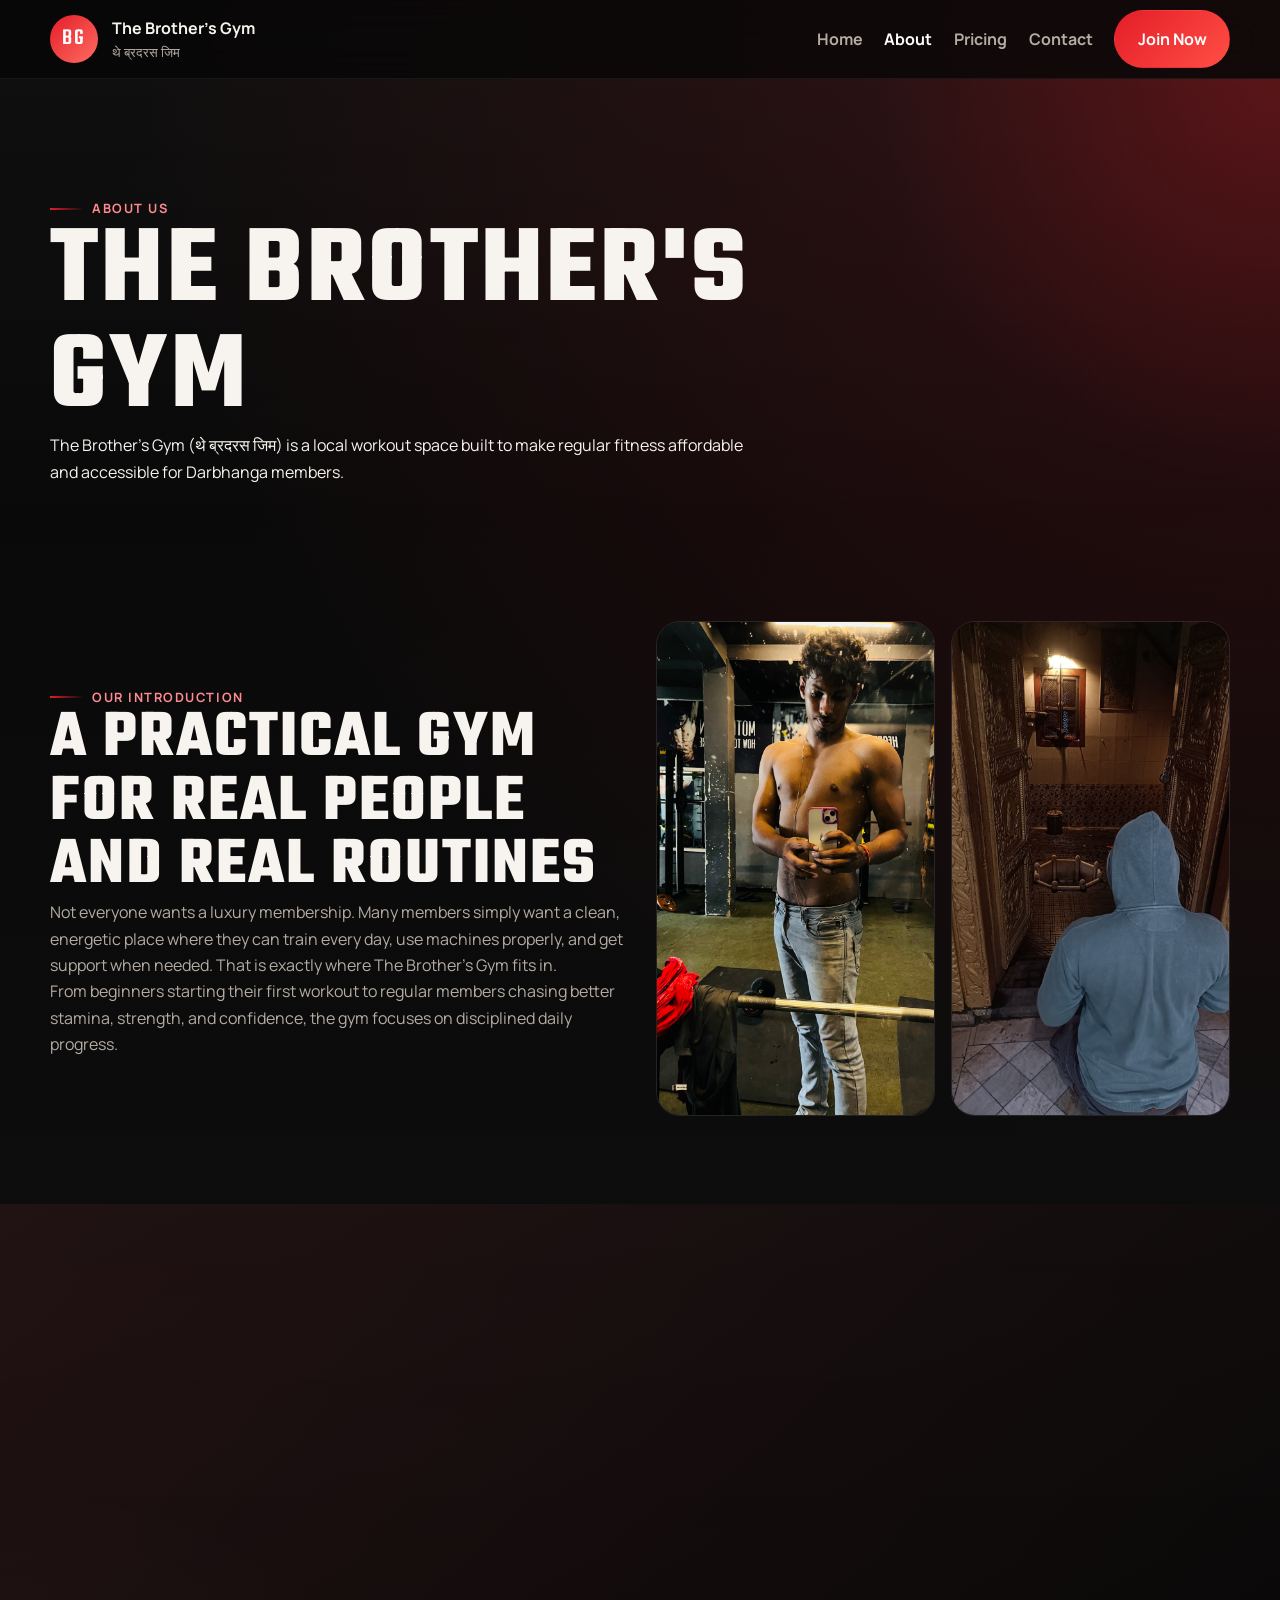
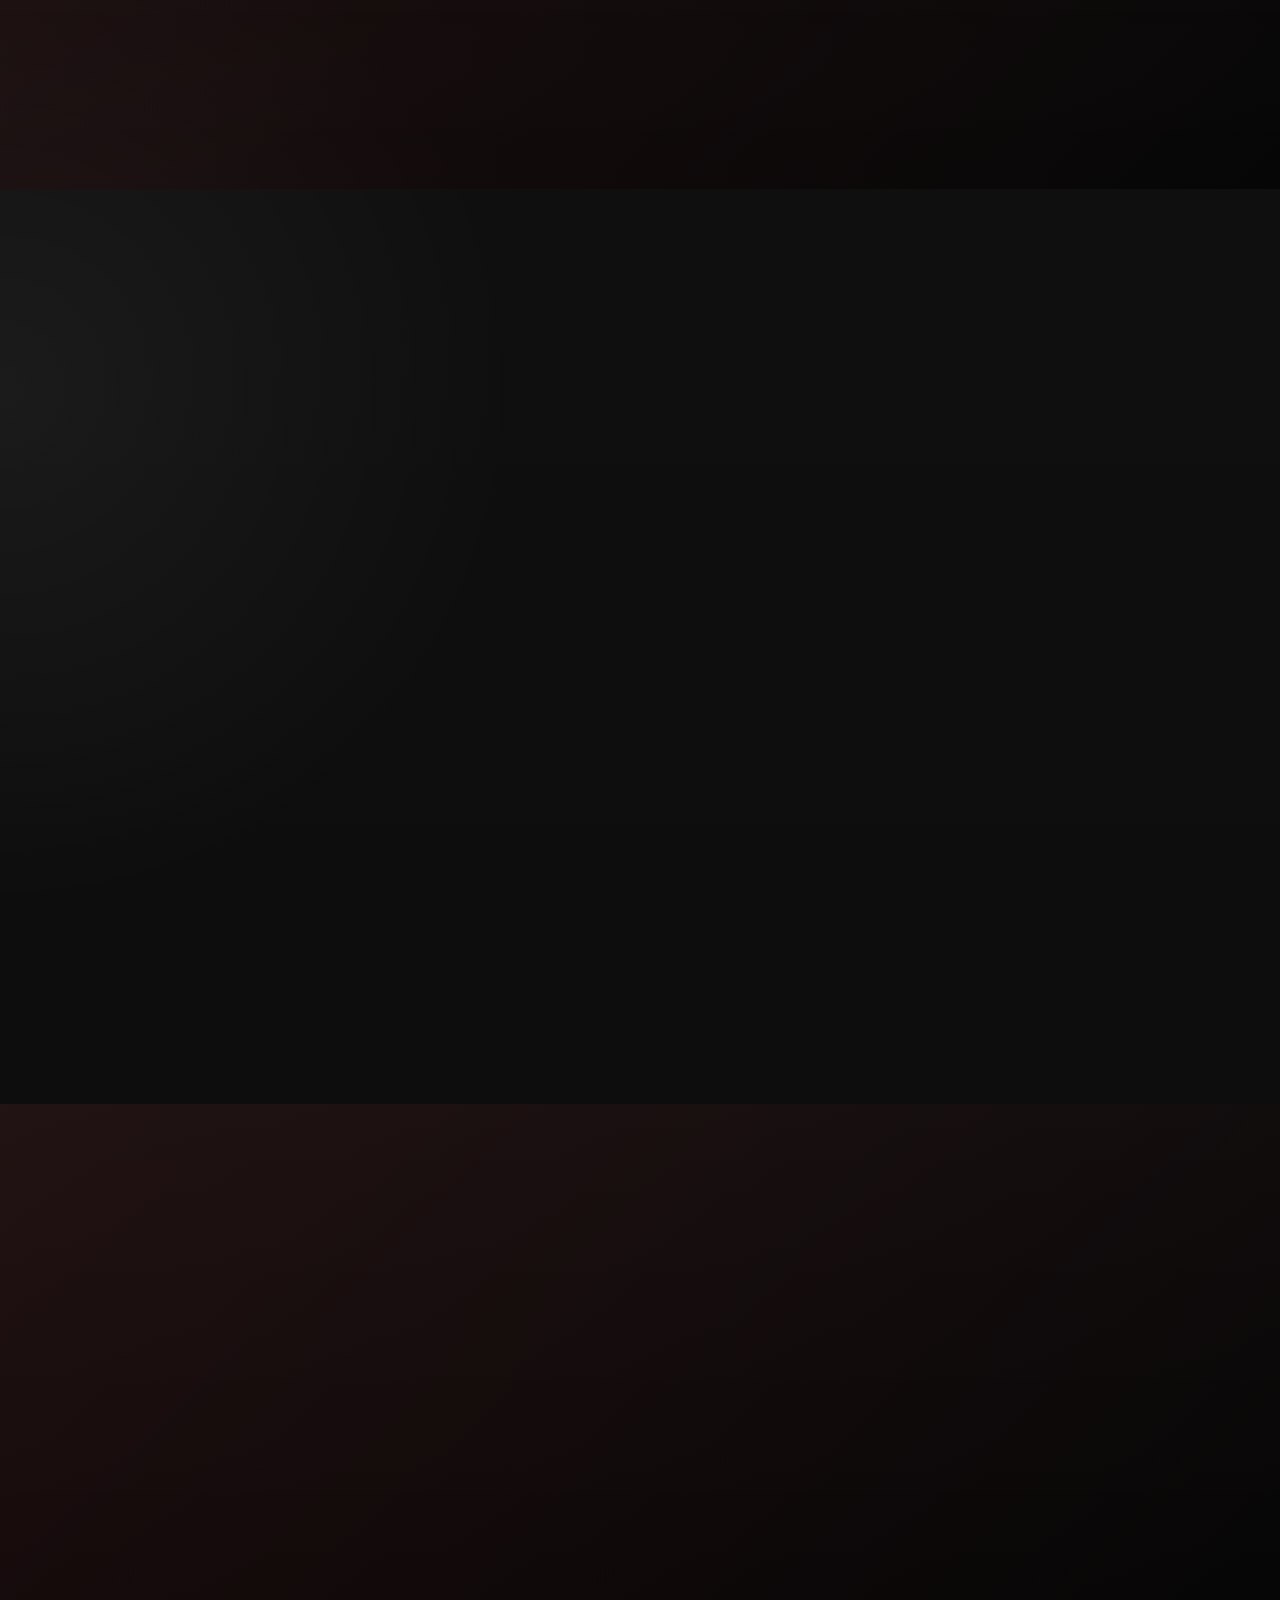
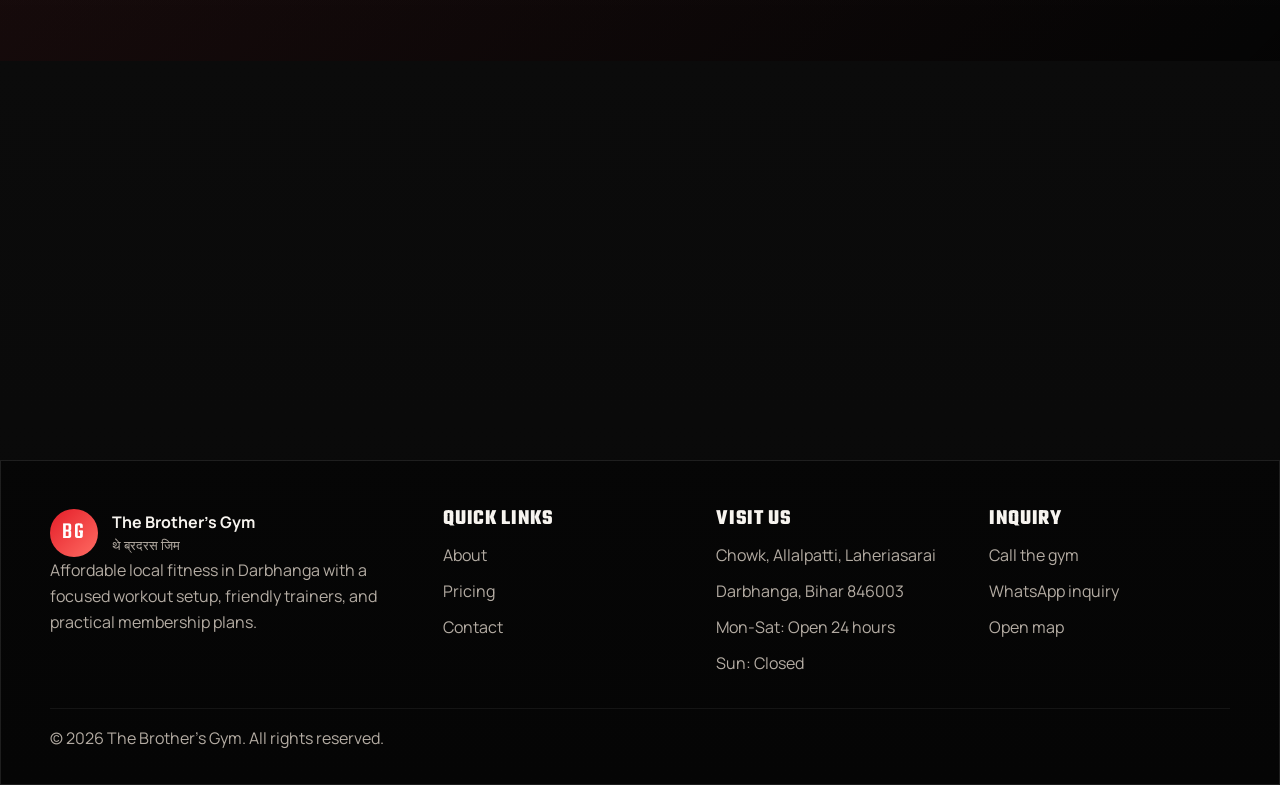
==== about.html @ 240d81a2 "file uploaded" ====
<!DOCTYPE html>
<html lang="en">
<head>
  <meta charset="UTF-8">
  <meta name="viewport" content="width=device-width, initial-scale=1.0">
  <meta http-equiv="Content-Security-Policy" content="default-src 'self'; script-src 'self' 'unsafe-inline'; style-src 'self'; img-src 'self' data: https://www.google.com https://maps.gstatic.com; connect-src 'self' https://formsubmit.co; frame-src https://www.google.com; form-action 'self' https://formsubmit.co; base-uri 'self'; object-src 'none'; frame-ancestors 'none'; upgrade-insecure-requests">
  <meta name="referrer" content="strict-origin-when-cross-origin">
  <meta http-equiv="Permissions-Policy" content="camera=(), microphone=(), geolocation=(), payment=(), usb=()">
  <title>About The Brother's Gym | Affordable Fitness in Darbhanga</title>
  <meta name="description" content="Learn about The Brother's Gym in Darbhanga, our mission, gym atmosphere, and why local members choose our affordable fitness setup.">
  <meta name="keywords" content="About gym in Darbhanga, Brother's Gym Darbhanga, budget gym Bihar, local gym Laheriasarai">
  <meta name="robots" content="index, follow">
  <link rel="icon" type="image/svg+xml" href="favicon.svg">
  <link rel="canonical" href="/about.html">
  <meta property="og:title" content="About The Brother's Gym">
  <meta property="og:description" content="Affordable local gym in Darbhanga with a practical setup and helpful training support.">
  <meta property="og:type" content="website">
  <link rel="stylesheet" href="assets/css/style.css">
  <link rel="stylesheet" href="assets/css/animations.css">
  <link rel="stylesheet" href="assets/css/responsive.css">
</head>
<body data-page="about">
  <div id="navbar"></div>

  <main>
    <section class="page-hero">
      <div class="container">
        <div class="page-hero-copy reveal reveal-up">
          <span class="eyebrow">About us</span>
          <h1>The Brother's Gym</h1>
          <p>The Brother's Gym <span lang="hi">(&#x0925;&#x0947; &#x092C;&#x094D;&#x0930;&#x0926;&#x0930;&#x0938; &#x091C;&#x093F;&#x092E;)</span> is a local workout space built to make regular fitness affordable and accessible for Darbhanga members.</p>
        </div>
      </div>
    </section>

    <section class="section">
      <div class="container split-grid">
        <div class="section-copy reveal reveal-up">
          <span class="section-tag">Our introduction</span>
          <h2>A practical gym for real people and real routines</h2>
          <p>Not everyone wants a luxury membership. Many members simply want a clean, energetic place where they can train every day, use machines properly, and get support when needed. That is exactly where The Brother's Gym fits in.</p>
          <p>From beginners starting their first workout to regular members chasing better stamina, strength, and confidence, the gym focuses on disciplined daily progress.</p>
        </div>
        <div class="image-stack reveal reveal-left">
          <img src="assets/images/gym/gym-floor-1.jpg" alt="Workout area inside The Brother's Gym" loading="lazy">
          <img src="assets/images/gym/gym-floor-2.jpg" alt="Equipment setup inside The Brother's Gym" loading="lazy">
        </div>
      </div>
    </section>

    <section class="section section-dark">
      <div class="container two-column-cards">
        <article class="mission-card reveal reveal-up">
          <span class="section-tag">Mission</span>
          <h2>Make fitness possible for more local people</h2>
          <p>We want students, working professionals, and neighborhood families to have a gym they can actually afford and continue using month after month.</p>
        </article>
        <article class="mission-card reveal reveal-up" data-delay="120">
          <span class="section-tag">Vision</span>
          <h2>Build a stronger local fitness culture in Darbhanga</h2>
          <p>Our long-term goal is to create a motivating gym environment where discipline, body transformation, and healthy habits become part of daily local life.</p>
        </article>
      </div>
    </section>

    <section class="section">
      <div class="container">
        <div class="section-heading reveal reveal-up">
          <span class="section-tag">Trainer support</span>
          <h2>Friendly faces on the floor</h2>
          <p>Representative trainer visuals are used here while the public listing highlights trainer support without publishing individual staff profiles.</p>
        </div>
        <div class="cards-grid trainer-grid">
          <article class="trainer-card reveal reveal-up">
            <img src="assets/images/trainers/trainer-1.jpg" alt="Representative portrait for floor strength coach" loading="lazy">
            <div class="trainer-content">
              <h3>Strength Coach</h3>
              <p>Helps members with machine setup, safe lifting basics, and weekly strength structure.</p>
            </div>
          </article>
          <article class="trainer-card reveal reveal-up" data-delay="120">
            <img src="assets/images/trainers/trainer-2.jpg" alt="Representative portrait for beginner support coach" loading="lazy">
            <div class="trainer-content">
              <h3>Beginner Support Coach</h3>
              <p>Guides new joiners with form, confidence, and a simple plan to build consistency.</p>
            </div>
          </article>
          <article class="trainer-card reveal reveal-up" data-delay="240">
            <img src="assets/images/trainers/trainer-3.jpg" alt="Representative portrait for conditioning coach" loading="lazy">
            <div class="trainer-content">
              <h3>Conditioning Coach</h3>
              <p>Supports fat-loss, endurance, and full-body routines for members training with discipline.</p>
            </div>
          </article>
        </div>
      </div>
    </section>

    <section class="section section-dark">
      <div class="container split-grid">
        <div class="section-copy reveal reveal-up">
          <span class="section-tag">Why choose us</span>
          <h2>Reasons members stay with us</h2>
          <ul class="check-list">
            <li>Affordable monthly fees around &#8377;500</li>
            <li>20+ machines for major workout needs</li>
            <li>Friendly trainers and a less intimidating local atmosphere</li>
            <li>Suitable for beginners as well as regular lifters</li>
            <li>Accessible Darbhanga location near Allalpatti Chowk</li>
            <li>Strong value for members who want results without premium pricing</li>
          </ul>
        </div>
        <div class="gallery-grid compact-gallery">
          <figure class="gallery-card reveal reveal-up">
            <img src="assets/images/gym/gym-floor-3.jpg" alt="Weight training setup inside the gym" loading="lazy">
          </figure>
          <figure class="gallery-card reveal reveal-up" data-delay="140">
            <img src="assets/images/gym/gym-floor-4.jpg" alt="Gym equipment and floor area" loading="lazy">
          </figure>
          <figure class="gallery-card reveal reveal-up" data-delay="280">
            <img src="assets/images/gym/gym-floor-5.jpg" alt="Machine training area inside the gym" loading="lazy">
          </figure>
        </div>
      </div>
    </section>
  </main>

  <div id="cta"></div>
  <div id="footer"></div>

  <script src="assets/js/main.js" defer></script>
  <script src="assets/js/scroll.js" defer></script>
</body>
</html>
---- assets/css/style.css ----
@font-face {
  font-family: "Manrope";
  font-style: normal;
  font-weight: 400;
  font-display: swap;
  src: url("../fonts/manrope-400.ttf") format("truetype");
}

@font-face {
  font-family: "Manrope";
  font-style: normal;
  font-weight: 500;
  font-display: swap;
  src: url("../fonts/manrope-500.ttf") format("truetype");
}

@font-face {
  font-family: "Manrope";
  font-style: normal;
  font-weight: 600;
  font-display: swap;
  src: url("../fonts/manrope-600.ttf") format("truetype");
}

@font-face {
  font-family: "Manrope";
  font-style: normal;
  font-weight: 700;
  font-display: swap;
  src: url("../fonts/manrope-700.ttf") format("truetype");
}

@font-face {
  font-family: "Teko";
  font-style: normal;
  font-weight: 500;
  font-display: swap;
  src: url("../fonts/teko-500.ttf") format("truetype");
}

@font-face {
  font-family: "Teko";
  font-style: normal;
  font-weight: 600;
  font-display: swap;
  src: url("../fonts/teko-600.ttf") format("truetype");
}

@font-face {
  font-family: "Teko";
  font-style: normal;
  font-weight: 700;
  font-display: swap;
  src: url("../fonts/teko-700.ttf") format("truetype");
}

:root {
  --bg: #090909;
  --bg-soft: #121212;
  --bg-card: rgba(255, 255, 255, 0.04);
  --panel: #161616;
  --surface: #1f1f1f;
  --text: #f7f4ef;
  --muted: #b4aca3;
  --line: rgba(255, 255, 255, 0.1);
  --primary: #e41d28;
  --primary-dark: #a0121c;
  --primary-soft: rgba(228, 29, 40, 0.14);
  --white: #ffffff;
  --shadow: 0 24px 55px rgba(0, 0, 0, 0.35);
  --radius: 24px;
  --radius-sm: 16px;
  --container: min(1180px, calc(100% - 2rem));
  --transition: 220ms ease;
}

*,
*::before,
*::after {
  box-sizing: border-box;
}

html {
  scroll-behavior: smooth;
}

body {
  margin: 0;
  font-family: "Manrope", sans-serif;
  background:
    radial-gradient(circle at top right, rgba(228, 29, 40, 0.18), transparent 28%),
    radial-gradient(circle at left center, rgba(255, 255, 255, 0.05), transparent 22%),
    linear-gradient(180deg, #070707 0%, #0f0f0f 45%, #090909 100%);
  color: var(--text);
  min-height: 100vh;
  line-height: 1.65;
  overflow-x: hidden;
  text-rendering: optimizeLegibility;
  -webkit-font-smoothing: antialiased;
}

img {
  display: block;
  max-width: 100%;
}

a {
  color: inherit;
  text-decoration: none;
}

button,
input,
textarea {
  font: inherit;
}

button {
  cursor: pointer;
}

p,
ul {
  margin: 0;
}

h1,
h2,
h3 {
  margin: 0;
  font-family: "Teko", sans-serif;
  line-height: 0.95;
  letter-spacing: 0.03em;
  text-transform: uppercase;
}

h1 {
  font-size: clamp(3.6rem, 10vw, 7rem);
}

h2 {
  font-size: clamp(2.2rem, 6vw, 4.2rem);
}

h3 {
  font-size: clamp(1.45rem, 3vw, 2rem);
}

.container {
  width: var(--container);
  margin-inline: auto;
}

.section {
  padding: 5.5rem 0;
}

.section-dark {
  background:
    linear-gradient(180deg, rgba(255, 255, 255, 0.02), transparent),
    linear-gradient(135deg, rgba(228, 29, 40, 0.08), rgba(0, 0, 0, 0.6));
}

.section-heading {
  max-width: 720px;
  margin-bottom: 2rem;
}

.section-heading p,
.section-copy p,
.feature-card p,
.info-card p,
.pricing-card p,
.trainer-content p,
.gallery-card figcaption,
.footer-copy,
.detail-card p {
  color: var(--muted);
}

.section-tag,
.eyebrow,
.mini-label,
.panel-label {
  display: inline-flex;
  align-items: center;
  gap: 0.5rem;
  color: #ff8a90;
  letter-spacing: 0.12em;
  font-size: 0.8rem;
  font-weight: 700;
  text-transform: uppercase;
}

.section-tag::before,
.eyebrow::before,
.panel-label::before {
  content: "";
  width: 34px;
  height: 2px;
  background: linear-gradient(90deg, var(--primary), transparent);
}

.btn {
  display: inline-flex;
  align-items: center;
  justify-content: center;
  gap: 0.5rem;
  min-height: 3.35rem;
  padding: 0.95rem 1.4rem;
  border-radius: 999px;
  border: 1px solid transparent;
  transition: transform var(--transition), background var(--transition), border-color var(--transition), color var(--transition), box-shadow var(--transition);
  font-weight: 700;
  text-align: center;
}

.btn:hover,
.btn:focus-visible {
  transform: translateY(-2px);
  box-shadow: 0 14px 28px rgba(0, 0, 0, 0.25);
}

.btn-primary {
  background: linear-gradient(135deg, var(--primary), #ff4f44);
  color: var(--white);
}

.btn-secondary {
  background: rgba(255, 255, 255, 0.06);
  border-color: rgba(255, 255, 255, 0.12);
  color: var(--white);
}

.btn-outline {
  border-color: rgba(255, 255, 255, 0.2);
  background: transparent;
}

.btn-whatsapp {
  background: #128c7e;
  color: var(--white);
}

.is-config-pending {
  position: relative;
}

.is-config-pending::after {
  content: "Update contact";
  position: absolute;
  top: -0.55rem;
  right: 1rem;
  padding: 0.2rem 0.5rem;
  border-radius: 999px;
  background: rgba(255, 201, 71, 0.18);
  color: #ffd17c;
  font-size: 0.62rem;
  letter-spacing: 0.08em;
  text-transform: uppercase;
}

.btn-block {
  width: 100%;
}

.text-link {
  color: var(--white);
  font-weight: 700;
}

.text-link:hover {
  color: #ff8a90;
}

.site-header {
  position: sticky;
  top: 0;
  z-index: 999;
  backdrop-filter: blur(18px);
  background: rgba(9, 9, 9, 0.72);
  border-bottom: 1px solid rgba(255, 255, 255, 0.06);
}

.nav-shell {
  display: flex;
  align-items: center;
  justify-content: space-between;
  gap: 1rem;
  min-height: 78px;
}

.brand,
.footer-brand {
  display: inline-flex;
  align-items: center;
  gap: 0.9rem;
}

.brand-mark {
  display: grid;
  place-items: center;
  width: 3rem;
  aspect-ratio: 1;
  border-radius: 50%;
  background: linear-gradient(135deg, var(--primary), #ff6c63);
  color: var(--white);
  font-family: "Teko", sans-serif;
  font-size: 1.45rem;
  letter-spacing: 0.08em;
}

.brand-text strong,
.brand-text small {
  display: block;
}

.brand-text strong {
  font-size: 1rem;
}

.brand-text small {
  color: var(--muted);
  font-size: 0.8rem;
}

.site-nav {
  display: flex;
  align-items: center;
  gap: 1.35rem;
}

.site-nav > a:not(.btn) {
  color: var(--muted);
  font-weight: 700;
}

.site-nav > a:hover,
.site-nav > a[aria-current="page"] {
  color: var(--white);
}

.nav-toggle {
  display: none;
  width: 48px;
  height: 48px;
  padding: 0;
  border: 0;
  background: rgba(255, 255, 255, 0.04);
  border-radius: 14px;
}

.nav-toggle span {
  display: block;
  width: 22px;
  height: 2px;
  background: var(--white);
  margin: 5px auto;
  transition: transform var(--transition), opacity var(--transition);
}

.hero,
.page-hero {
  position: relative;
  overflow: hidden;
}

.hero-home {
  padding: 7rem 0 5rem;
  background:
    linear-gradient(90deg, rgba(6, 6, 6, 0.92) 0%, rgba(6, 6, 6, 0.68) 45%, rgba(6, 6, 6, 0.45) 100%),
    url("../images/gym/gym-floor-4.jpg") center center/cover no-repeat;
  min-height: calc(100vh - 78px);
  display: grid;
  align-items: center;
}

.hero-overlay {
  position: absolute;
  inset: 0;
  background:
    radial-gradient(circle at top right, rgba(228, 29, 40, 0.36), transparent 32%),
    linear-gradient(180deg, rgba(0, 0, 0, 0.1), rgba(0, 0, 0, 0.28));
  pointer-events: none;
}

.hero-grid,
.split-grid,
.map-layout,
.contact-layout,
.cta-layout,
.footer-grid,
.two-column-cards {
  position: relative;
  z-index: 1;
  display: grid;
  gap: 2rem;
}

.hero-grid {
  grid-template-columns: minmax(0, 1.35fr) minmax(320px, 0.78fr);
  align-items: end;
}

.hero-copy {
  max-width: 690px;
}

.hero-subtitle {
  max-width: 640px;
  margin-top: 1rem;
  font-size: 1.05rem;
  color: #d5cbc1;
}

.hero-actions,
.inline-actions,
.cta-actions {
  display: flex;
  flex-wrap: wrap;
  gap: 0.85rem;
  margin-top: 1.8rem;
}

.hero-stats {
  display: grid;
  grid-template-columns: repeat(3, minmax(0, 1fr));
  gap: 1rem;
  margin-top: 2rem;
}

.stat-card,
.glass-card,
.feature-card,
.info-card,
.pricing-card,
.review-card,
.trainer-card,
.mission-card,
.detail-card,
.contact-link,
.map-card,
.contact-panel,
.form-panel,
.cta-strip,
.trust-grid,
.gallery-card,
.site-footer {
  border: 1px solid var(--line);
  box-shadow: var(--shadow);
}

.feature-card,
.info-card,
.pricing-card,
.review-card,
.contact-link,
.trainer-card {
  transition: transform var(--transition), border-color var(--transition), background var(--transition);
}

.stat-card,
.feature-card,
.info-card,
.pricing-card,
.review-card,
.mission-card,
.detail-card {
  padding: 1.4rem;
  border-radius: var(--radius-sm);
  background: var(--bg-card);
}

.stat-card strong {
  display: block;
  font-size: 1.55rem;
  font-family: "Teko", sans-serif;
  letter-spacing: 0.05em;
}

.stat-card span,
.reviews-summary span {
  color: var(--muted);
}

.glass-card {
  padding: 1.6rem;
  border-radius: var(--radius);
  background: linear-gradient(180deg, rgba(255, 255, 255, 0.08), rgba(255, 255, 255, 0.03));
}

.check-list,
.plan-list,
.footer-links {
  list-style: none;
  padding: 0;
}

.check-list li,
.plan-list li {
  position: relative;
  padding-left: 1.6rem;
  margin-top: 0.7rem;
}

.check-list li::before,
.plan-list li::before {
  content: "";
  position: absolute;
  left: 0;
  top: 0.62rem;
  width: 0.7rem;
  height: 0.7rem;
  border-radius: 50%;
  background: linear-gradient(135deg, var(--primary), #ff796c);
  box-shadow: 0 0 0 5px rgba(228, 29, 40, 0.1);
}

.trust-strip {
  padding: 1.2rem 0 0;
}

.trust-grid {
  grid-template-columns: repeat(3, minmax(0, 1fr));
  padding: 1.4rem;
  border-radius: 22px;
  background: linear-gradient(135deg, rgba(255, 255, 255, 0.05), rgba(228, 29, 40, 0.08));
}

.split-grid {
  grid-template-columns: minmax(0, 1fr) minmax(0, 1fr);
  align-items: center;
}

.feature-stack,
.cards-grid,
.gallery-grid,
.contact-card-grid {
  display: grid;
  gap: 1rem;
}

.cards-grid {
  grid-template-columns: repeat(3, minmax(0, 1fr));
}

.facilities-grid,
.pricing-grid {
  margin-top: 1.5rem;
}

.facility-icon {
  width: 52px;
  margin-bottom: 1rem;
}

.gallery-grid {
  grid-template-columns: repeat(3, minmax(0, 1fr));
}

.gallery-card {
  position: relative;
  overflow: hidden;
  border-radius: var(--radius);
  background: var(--panel);
}

.gallery-card img {
  width: 100%;
  height: 100%;
  min-height: 340px;
  object-fit: cover;
  transition: transform 420ms ease, filter 420ms ease;
}

.gallery-card:hover img {
  transform: scale(1.03);
  filter: contrast(1.05);
}

.feature-card:hover,
.info-card:hover,
.pricing-card:hover,
.review-card:hover,
.contact-link:hover,
.trainer-card:hover {
  transform: translateY(-4px);
  border-color: rgba(228, 29, 40, 0.3);
}

.gallery-card figcaption {
  position: absolute;
  inset: auto 0 0;
  padding: 1rem 1.1rem;
  background: linear-gradient(180deg, transparent, rgba(0, 0, 0, 0.9));
  color: #f1ebe4;
}

.reviews-summary {
  display: inline-flex;
  gap: 0.75rem;
  align-items: center;
  margin-bottom: 1.5rem;
  padding: 0.85rem 1rem;
  border-radius: 999px;
  background: rgba(255, 255, 255, 0.05);
  border: 1px solid var(--line);
}

.review-card {
  display: grid;
  gap: 1rem;
}

.stars {
  color: #ffd15c;
  letter-spacing: 0.14em;
}

.review-meta {
  display: flex;
  justify-content: space-between;
  gap: 1rem;
  color: var(--muted);
  font-size: 0.9rem;
}

.pricing-card {
  display: flex;
  flex-direction: column;
  gap: 1rem;
  min-height: 100%;
}

.pricing-card.featured {
  background: linear-gradient(180deg, rgba(228, 29, 40, 0.22), rgba(255, 255, 255, 0.05));
  transform: translateY(-8px);
}

.pricing-badge {
  display: inline-flex;
  align-self: flex-start;
  padding: 0.35rem 0.7rem;
  border-radius: 999px;
  background: rgba(255, 255, 255, 0.08);
  color: #ffb0b0;
  font-size: 0.75rem;
  font-weight: 800;
  letter-spacing: 0.12em;
  text-transform: uppercase;
}

.price {
  font-size: 3rem;
  color: var(--white);
  font-family: "Teko", sans-serif;
}

.price span {
  font-size: 1rem;
  color: var(--muted);
}

.centered {
  display: flex;
  justify-content: center;
  margin-top: 2rem;
}

.section-map {
  padding-top: 0;
}

.map-layout {
  grid-template-columns: minmax(0, 0.9fr) minmax(0, 1.1fr);
  align-items: center;
}

.map-card {
  overflow: hidden;
  border-radius: var(--radius);
}

.map-card iframe {
  display: block;
  width: 100%;
  height: 100%;
  min-height: 400px;
  border: 0;
}

.page-hero {
  padding: 7rem 0 3rem;
  background:
    radial-gradient(circle at right top, rgba(228, 29, 40, 0.22), transparent 30%),
    linear-gradient(180deg, rgba(255, 255, 255, 0.03), transparent);
}

.page-hero-copy {
  max-width: 720px;
}

.image-stack {
  display: grid;
  grid-template-columns: repeat(2, minmax(0, 1fr));
  gap: 1rem;
}

.image-stack img,
.compact-gallery img {
  width: 100%;
  height: 100%;
  min-height: 280px;
  object-fit: cover;
  border-radius: var(--radius);
  border: 1px solid var(--line);
}

.two-column-cards {
  grid-template-columns: repeat(2, minmax(0, 1fr));
}

.mission-card {
  min-height: 100%;
}

.trainer-card {
  overflow: hidden;
  border-radius: var(--radius);
  background: linear-gradient(180deg, rgba(255, 255, 255, 0.04), rgba(0, 0, 0, 0.5));
}

.trainer-card img {
  width: 100%;
  height: 340px;
  object-fit: cover;
}

.trainer-content {
  padding: 1.3rem;
}

.compact-gallery {
  align-items: stretch;
}

.contact-layout {
  grid-template-columns: minmax(0, 0.94fr) minmax(0, 1.06fr);
  align-items: start;
}

.contact-panel,
.form-panel {
  padding: 1.5rem;
  border-radius: var(--radius);
  background: rgba(255, 255, 255, 0.03);
}

.contact-links {
  display: grid;
  gap: 1rem;
  margin-top: 1.4rem;
}

.contact-link {
  display: grid;
  grid-template-columns: 52px 1fr;
  gap: 1rem;
  align-items: center;
  padding: 1rem;
  border-radius: var(--radius-sm);
  background: rgba(255, 255, 255, 0.03);
}

.contact-link img {
  width: 28px;
}

.contact-link strong {
  display: block;
}

.contact-link span {
  color: var(--muted);
  font-size: 0.95rem;
}

.contact-card-grid {
  grid-template-columns: repeat(2, minmax(0, 1fr));
  margin-top: 1rem;
}

.form-field {
  display: grid;
  gap: 0.45rem;
  margin-bottom: 1rem;
}

.form-field label {
  font-weight: 700;
}

.form-field input,
.form-field textarea {
  width: 100%;
  padding: 0.95rem 1rem;
  border-radius: 16px;
  border: 1px solid rgba(255, 255, 255, 0.11);
  background: rgba(255, 255, 255, 0.04);
  color: var(--white);
  outline: none;
  transition: border-color var(--transition), background var(--transition);
}

.form-field input:focus,
.form-field textarea:focus {
  border-color: rgba(228, 29, 40, 0.8);
  background: rgba(255, 255, 255, 0.07);
}

.error-text {
  color: #ff8484;
  min-height: 1rem;
}

.form-field.has-error input,
.form-field.has-error textarea {
  border-color: #ff6161;
}

.form-response {
  min-height: 1.2rem;
  margin-top: 0.9rem;
}

.cta-strip {
  padding: 0 0 5.5rem;
  border: 0;
  box-shadow: none;
}

.cta-layout {
  grid-template-columns: minmax(0, 1fr) auto;
  align-items: center;
  padding: 2rem;
  border-radius: var(--radius);
  background:
    radial-gradient(circle at left center, rgba(255, 255, 255, 0.08), transparent 24%),
    linear-gradient(135deg, rgba(228, 29, 40, 0.95), rgba(115, 10, 17, 0.95));
}

.site-footer {
  background: rgba(4, 4, 4, 0.75);
  border-top: 1px solid var(--line);
  box-shadow: none;
}

.footer-grid {
  grid-template-columns: 1.5fr repeat(3, 1fr);
  padding: 3rem 0 2rem;
}

.footer-grid h3 {
  font-size: 1.35rem;
  margin-bottom: 0.8rem;
}

.footer-links li {
  margin-top: 0.6rem;
  color: var(--muted);
}

.footer-links a:hover {
  color: var(--white);
}

.footer-bottom {
  padding: 1rem 0 2rem;
  color: var(--muted);
  border-top: 1px solid rgba(255, 255, 255, 0.06);
}

.mini-label {
  margin-bottom: 0.5rem;
}

.compact li {
  margin-top: 0.5rem;
}

.sr-only {
  position: absolute;
  width: 1px;
  height: 1px;
  padding: 0;
  margin: -1px;
  overflow: hidden;
  clip: rect(0, 0, 0, 0);
  border: 0;
}
---- assets/css/animations.css ----
.reveal {
  opacity: 0;
  transform: translate3d(0, 28px, 0);
  transition:
    opacity 700ms ease,
    transform 700ms ease;
  transition-delay: var(--delay, 0ms);
}

.reveal-right {
  transform: translate3d(28px, 0, 0);
}

.reveal-left {
  transform: translate3d(-28px, 0, 0);
}

.reveal.is-visible {
  opacity: 1;
  transform: translate3d(0, 0, 0);
}

.hero-copy > * {
  animation: hero-rise 900ms ease both;
}

.hero-copy > *:nth-child(2) {
  animation-delay: 120ms;
}

.hero-copy > *:nth-child(3) {
  animation-delay: 200ms;
}

.hero-copy > *:nth-child(4) {
  animation-delay: 280ms;
}

.hero-copy > *:nth-child(5) {
  animation-delay: 360ms;
}

@keyframes hero-rise {
  from {
    opacity: 0;
    transform: translateY(26px);
  }

  to {
    opacity: 1;
    transform: translateY(0);
  }
}

@keyframes pulse-glow {
  0%,
  100% {
    box-shadow: 0 0 0 0 rgba(228, 29, 40, 0.2);
  }

  50% {
    box-shadow: 0 0 0 16px rgba(228, 29, 40, 0);
  }
}

.hero .btn-primary,
.cta-strip .btn-primary {
  animation: pulse-glow 4.8s infinite;
}

.hero .btn-primary:hover,
.hero .btn-primary:focus-visible,
.cta-strip .btn-primary:hover,
.cta-strip .btn-primary:focus-visible {
  animation-play-state: paused;
}
---- assets/css/responsive.css ----
@media (max-width: 1080px) {
  .hero-grid,
  .split-grid,
  .map-layout,
  .contact-layout,
  .footer-grid,
  .cta-layout,
  .two-column-cards {
    grid-template-columns: 1fr;
  }

  .hero-home {
    min-height: auto;
  }

  .cards-grid,
  .gallery-grid,
  .hero-stats,
  .trust-grid,
  .contact-card-grid {
    grid-template-columns: repeat(2, minmax(0, 1fr));
  }

  .pricing-card.featured {
    transform: none;
  }
}

@media (max-width: 760px) {
  .section {
    padding: 4.25rem 0;
  }

  .nav-toggle {
    display: inline-block;
  }

  .site-nav {
    position: absolute;
    left: 1rem;
    right: 1rem;
    top: calc(100% + 0.5rem);
    display: grid;
    gap: 0.9rem;
    padding: 1rem;
    background: rgba(11, 11, 11, 0.97);
    border-radius: 18px;
    border: 1px solid rgba(255, 255, 255, 0.08);
    opacity: 0;
    pointer-events: none;
    transform: translateY(-12px);
    transition: opacity 200ms ease, transform 200ms ease;
  }

  .site-header.nav-open .site-nav {
    opacity: 1;
    pointer-events: auto;
    transform: translateY(0);
  }

  .site-header.nav-open .nav-toggle span:nth-child(1) {
    transform: translateY(7px) rotate(45deg);
  }

  .site-header.nav-open .nav-toggle span:nth-child(2) {
    opacity: 0;
  }

  .site-header.nav-open .nav-toggle span:nth-child(3) {
    transform: translateY(-7px) rotate(-45deg);
  }

  .site-nav .nav-cta {
    width: 100%;
  }

  .cards-grid,
  .gallery-grid,
  .hero-stats,
  .trust-grid,
  .contact-card-grid,
  .image-stack {
    grid-template-columns: 1fr;
  }

  .hero-home {
    padding-top: 6rem;
  }

  .hero-actions,
  .inline-actions,
  .cta-actions {
    flex-direction: column;
    align-items: stretch;
  }

  .cta-layout {
    padding: 1.5rem;
  }

  .footer-grid {
    padding-top: 2.5rem;
  }

  .gallery-card img,
  .trainer-card img {
    min-height: 280px;
  }
}

@media (max-width: 560px) {
  :root {
    --container: min(100% - 1.2rem, 1180px);
  }

  .brand-text small {
    display: none;
  }

  .hero-subtitle,
  .section-copy p,
  .section-heading p {
    font-size: 0.98rem;
  }

  .stat-card,
  .feature-card,
  .info-card,
  .pricing-card,
  .review-card,
  .mission-card,
  .contact-link,
  .contact-panel,
  .form-panel {
    padding: 1.1rem;
  }
}
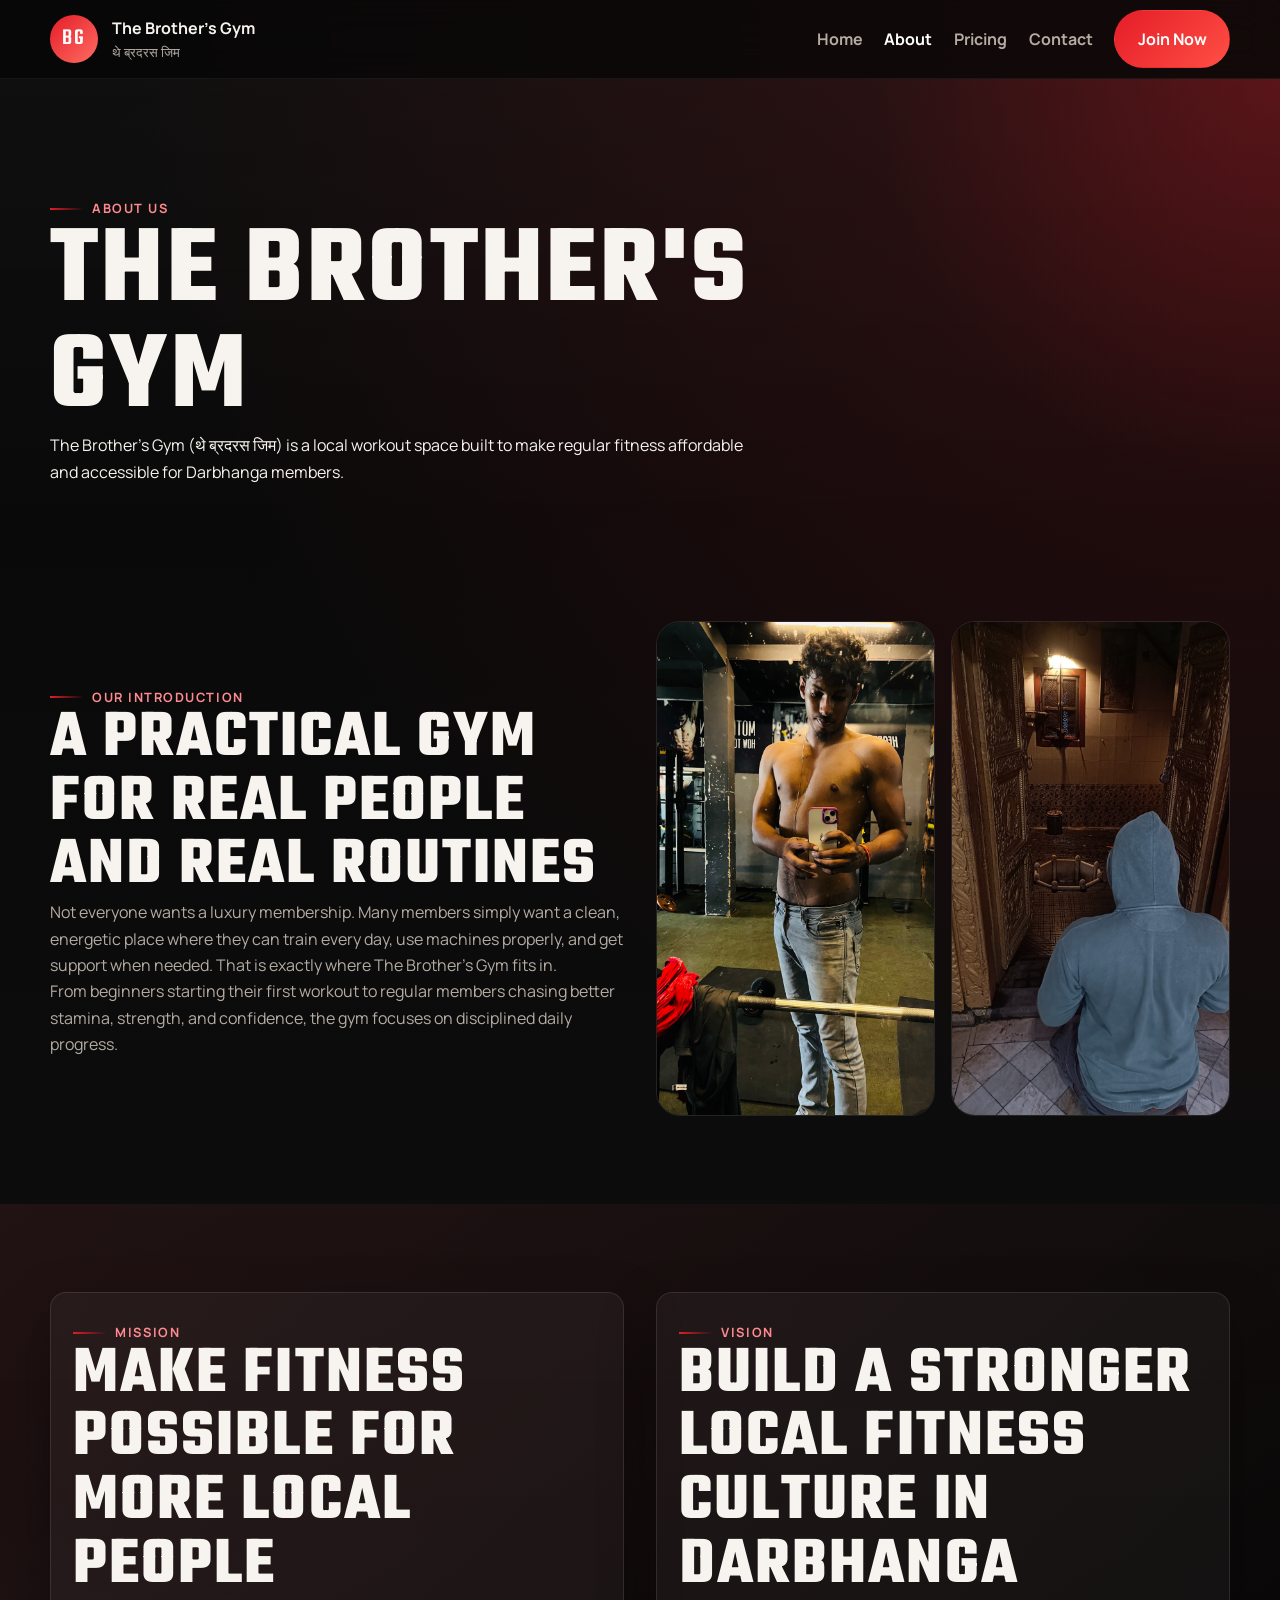
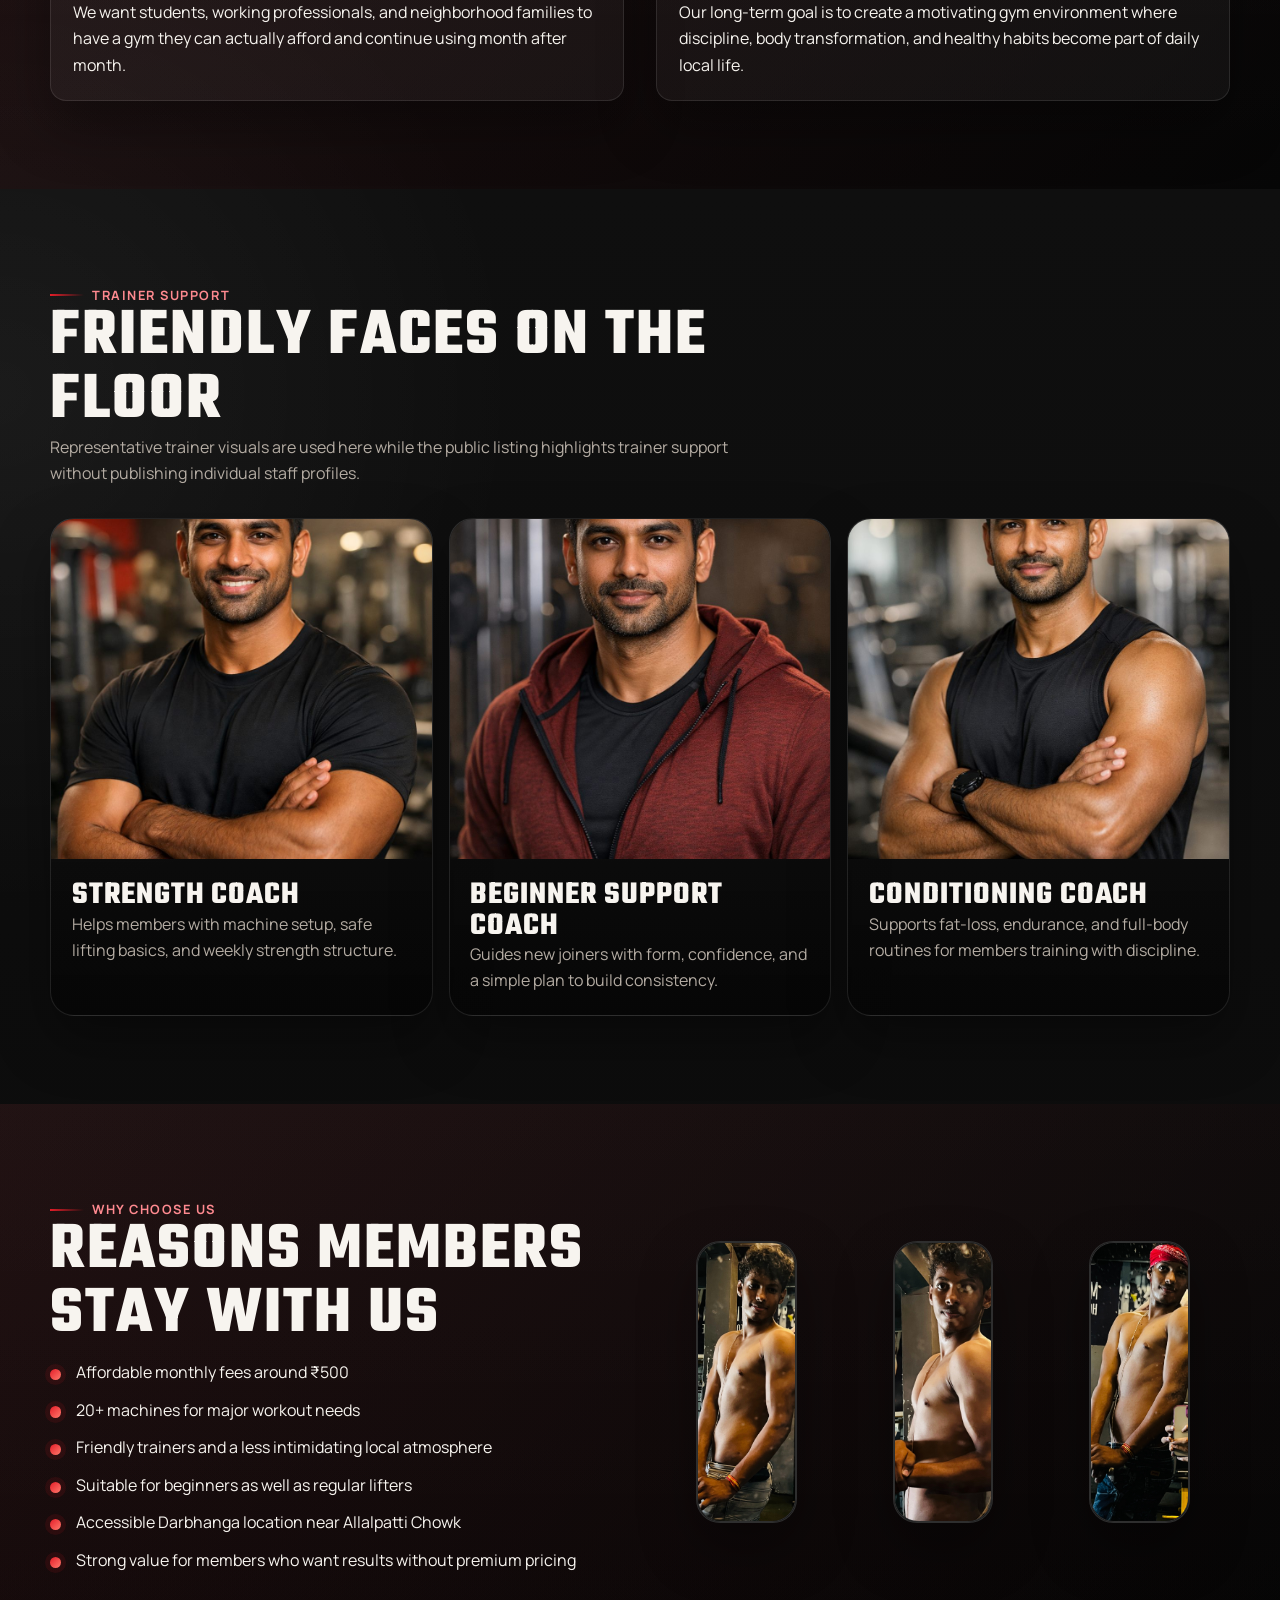
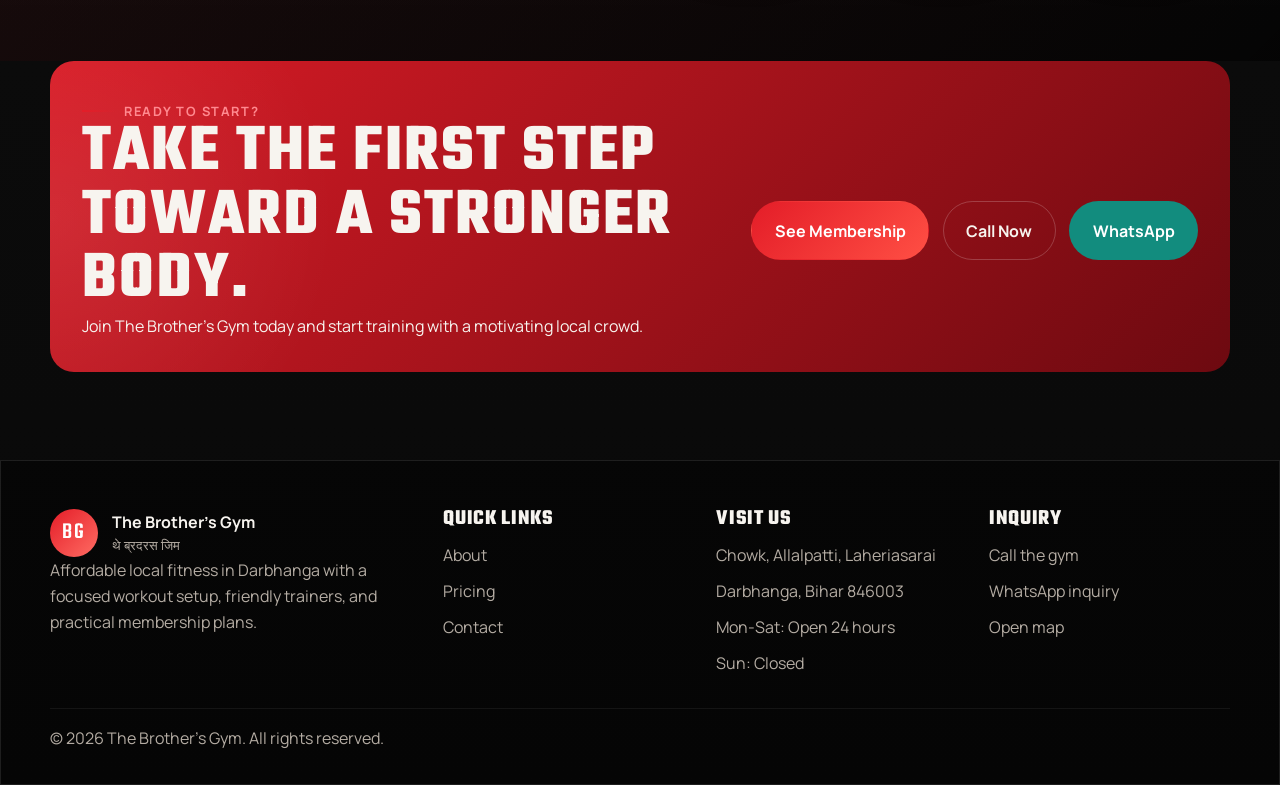
==== commit f281b0bf: "Fix CSP and update canonical URL in about.html Updated the Content Security Policy and canonical lin" ====
--- a/about.html
+++ b/about.html
@@ -3,26 +3,42 @@
 <head>
   <meta charset="UTF-8">
   <meta name="viewport" content="width=device-width, initial-scale=1.0">
-  <meta http-equiv="Content-Security-Policy" content="default-src 'self'; script-src 'self' 'unsafe-inline'; style-src 'self'; img-src 'self' data: https://www.google.com https://maps.gstatic.com; connect-src 'self' https://formsubmit.co; frame-src https://www.google.com; form-action 'self' https://formsubmit.co; base-uri 'self'; object-src 'none'; frame-ancestors 'none'; upgrade-insecure-requests">
+
+  <!-- FIXED CSP -->
+  <meta http-equiv="Content-Security-Policy" content="default-src 'self'; script-src 'self' 'unsafe-inline'; style-src 'self' 'unsafe-inline' https:; img-src 'self' data: https://www.google.com https://maps.gstatic.com; connect-src 'self' https://formsubmit.co; frame-src https://www.google.com; form-action 'self' https://formsubmit.co; base-uri 'self'; object-src 'none'; frame-ancestors 'none'; upgrade-insecure-requests">
+
   <meta name="referrer" content="strict-origin-when-cross-origin">
   <meta http-equiv="Permissions-Policy" content="camera=(), microphone=(), geolocation=(), payment=(), usb=()">
+
   <title>About The Brother's Gym | Affordable Fitness in Darbhanga</title>
+
   <meta name="description" content="Learn about The Brother's Gym in Darbhanga, our mission, gym atmosphere, and why local members choose our affordable fitness setup.">
   <meta name="keywords" content="About gym in Darbhanga, Brother's Gym Darbhanga, budget gym Bihar, local gym Laheriasarai">
+
   <meta name="robots" content="index, follow">
+
   <link rel="icon" type="image/svg+xml" href="favicon.svg">
-  <link rel="canonical" href="/about.html">
+
+  <!-- FIXED CANONICAL -->
+  <link rel="canonical" href="https://durgeshji619.github.io/The-Brothers-Gym/about.html">
+
+  <!-- ADDED og:url -->
+  <meta property="og:url" content="https://durgeshji619.github.io/The-Brothers-Gym/about.html">
+
   <meta property="og:title" content="About The Brother's Gym">
   <meta property="og:description" content="Affordable local gym in Darbhanga with a practical setup and helpful training support.">
   <meta property="og:type" content="website">
+
   <link rel="stylesheet" href="assets/css/style.css">
   <link rel="stylesheet" href="assets/css/animations.css">
   <link rel="stylesheet" href="assets/css/responsive.css">
 </head>
+
 <body data-page="about">
   <div id="navbar"></div>
 
   <main>
+
     <section class="page-hero">
       <div class="container">
         <div class="page-hero-copy reveal reveal-up">
@@ -35,42 +51,51 @@
 
     <section class="section">
       <div class="container split-grid">
+
         <div class="section-copy reveal reveal-up">
           <span class="section-tag">Our introduction</span>
           <h2>A practical gym for real people and real routines</h2>
           <p>Not everyone wants a luxury membership. Many members simply want a clean, energetic place where they can train every day, use machines properly, and get support when needed. That is exactly where The Brother's Gym fits in.</p>
           <p>From beginners starting their first workout to regular members chasing better stamina, strength, and confidence, the gym focuses on disciplined daily progress.</p>
         </div>
+
         <div class="image-stack reveal reveal-left">
           <img src="assets/images/gym/gym-floor-1.jpg" alt="Workout area inside The Brother's Gym" loading="lazy">
           <img src="assets/images/gym/gym-floor-2.jpg" alt="Equipment setup inside The Brother's Gym" loading="lazy">
         </div>
+
       </div>
     </section>
 
     <section class="section section-dark">
       <div class="container two-column-cards">
+
         <article class="mission-card reveal reveal-up">
           <span class="section-tag">Mission</span>
           <h2>Make fitness possible for more local people</h2>
           <p>We want students, working professionals, and neighborhood families to have a gym they can actually afford and continue using month after month.</p>
         </article>
+
         <article class="mission-card reveal reveal-up" data-delay="120">
           <span class="section-tag">Vision</span>
           <h2>Build a stronger local fitness culture in Darbhanga</h2>
           <p>Our long-term goal is to create a motivating gym environment where discipline, body transformation, and healthy habits become part of daily local life.</p>
         </article>
+
       </div>
     </section>
 
     <section class="section">
       <div class="container">
+
         <div class="section-heading reveal reveal-up">
           <span class="section-tag">Trainer support</span>
           <h2>Friendly faces on the floor</h2>
           <p>Representative trainer visuals are used here while the public listing highlights trainer support without publishing individual staff profiles.</p>
         </div>
+
         <div class="cards-grid trainer-grid">
+
           <article class="trainer-card reveal reveal-up">
             <img src="assets/images/trainers/trainer-1.jpg" alt="Representative portrait for floor strength coach" loading="lazy">
             <div class="trainer-content">
@@ -78,6 +103,7 @@
               <p>Helps members with machine setup, safe lifting basics, and weekly strength structure.</p>
             </div>
           </article>
+
           <article class="trainer-card reveal reveal-up" data-delay="120">
             <img src="assets/images/trainers/trainer-2.jpg" alt="Representative portrait for beginner support coach" loading="lazy">
             <div class="trainer-content">
@@ -85,6 +111,7 @@
               <p>Guides new joiners with form, confidence, and a simple plan to build consistency.</p>
             </div>
           </article>
+
           <article class="trainer-card reveal reveal-up" data-delay="240">
             <img src="assets/images/trainers/trainer-3.jpg" alt="Representative portrait for conditioning coach" loading="lazy">
             <div class="trainer-content">
@@ -92,12 +119,14 @@
               <p>Supports fat-loss, endurance, and full-body routines for members training with discipline.</p>
             </div>
           </article>
+
         </div>
       </div>
     </section>
 
     <section class="section section-dark">
       <div class="container split-grid">
+
         <div class="section-copy reveal reveal-up">
           <span class="section-tag">Why choose us</span>
           <h2>Reasons members stay with us</h2>
@@ -110,6 +139,7 @@
             <li>Strong value for members who want results without premium pricing</li>
           </ul>
         </div>
+
         <div class="gallery-grid compact-gallery">
           <figure class="gallery-card reveal reveal-up">
             <img src="assets/images/gym/gym-floor-3.jpg" alt="Weight training setup inside the gym" loading="lazy">
@@ -121,8 +151,10 @@
             <img src="assets/images/gym/gym-floor-5.jpg" alt="Machine training area inside the gym" loading="lazy">
           </figure>
         </div>
+
       </div>
     </section>
+
   </main>
 
   <div id="cta"></div>
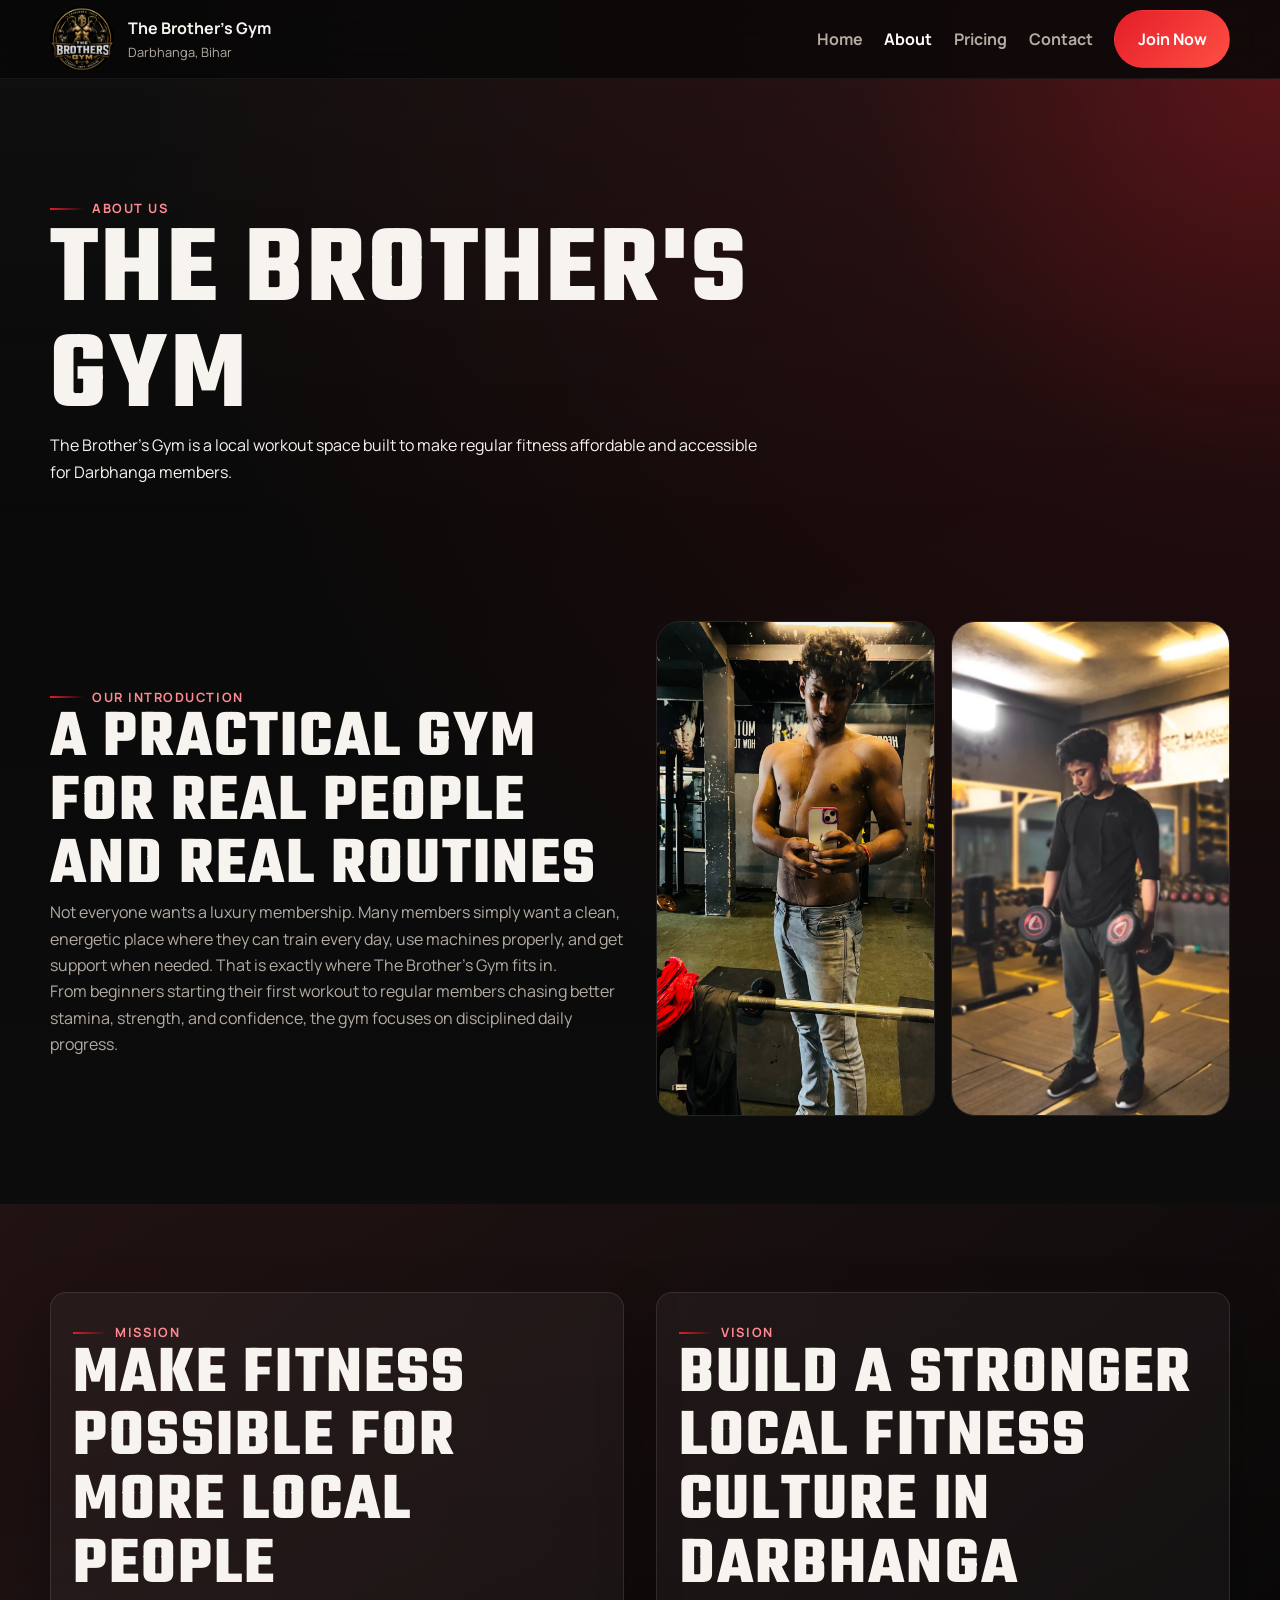
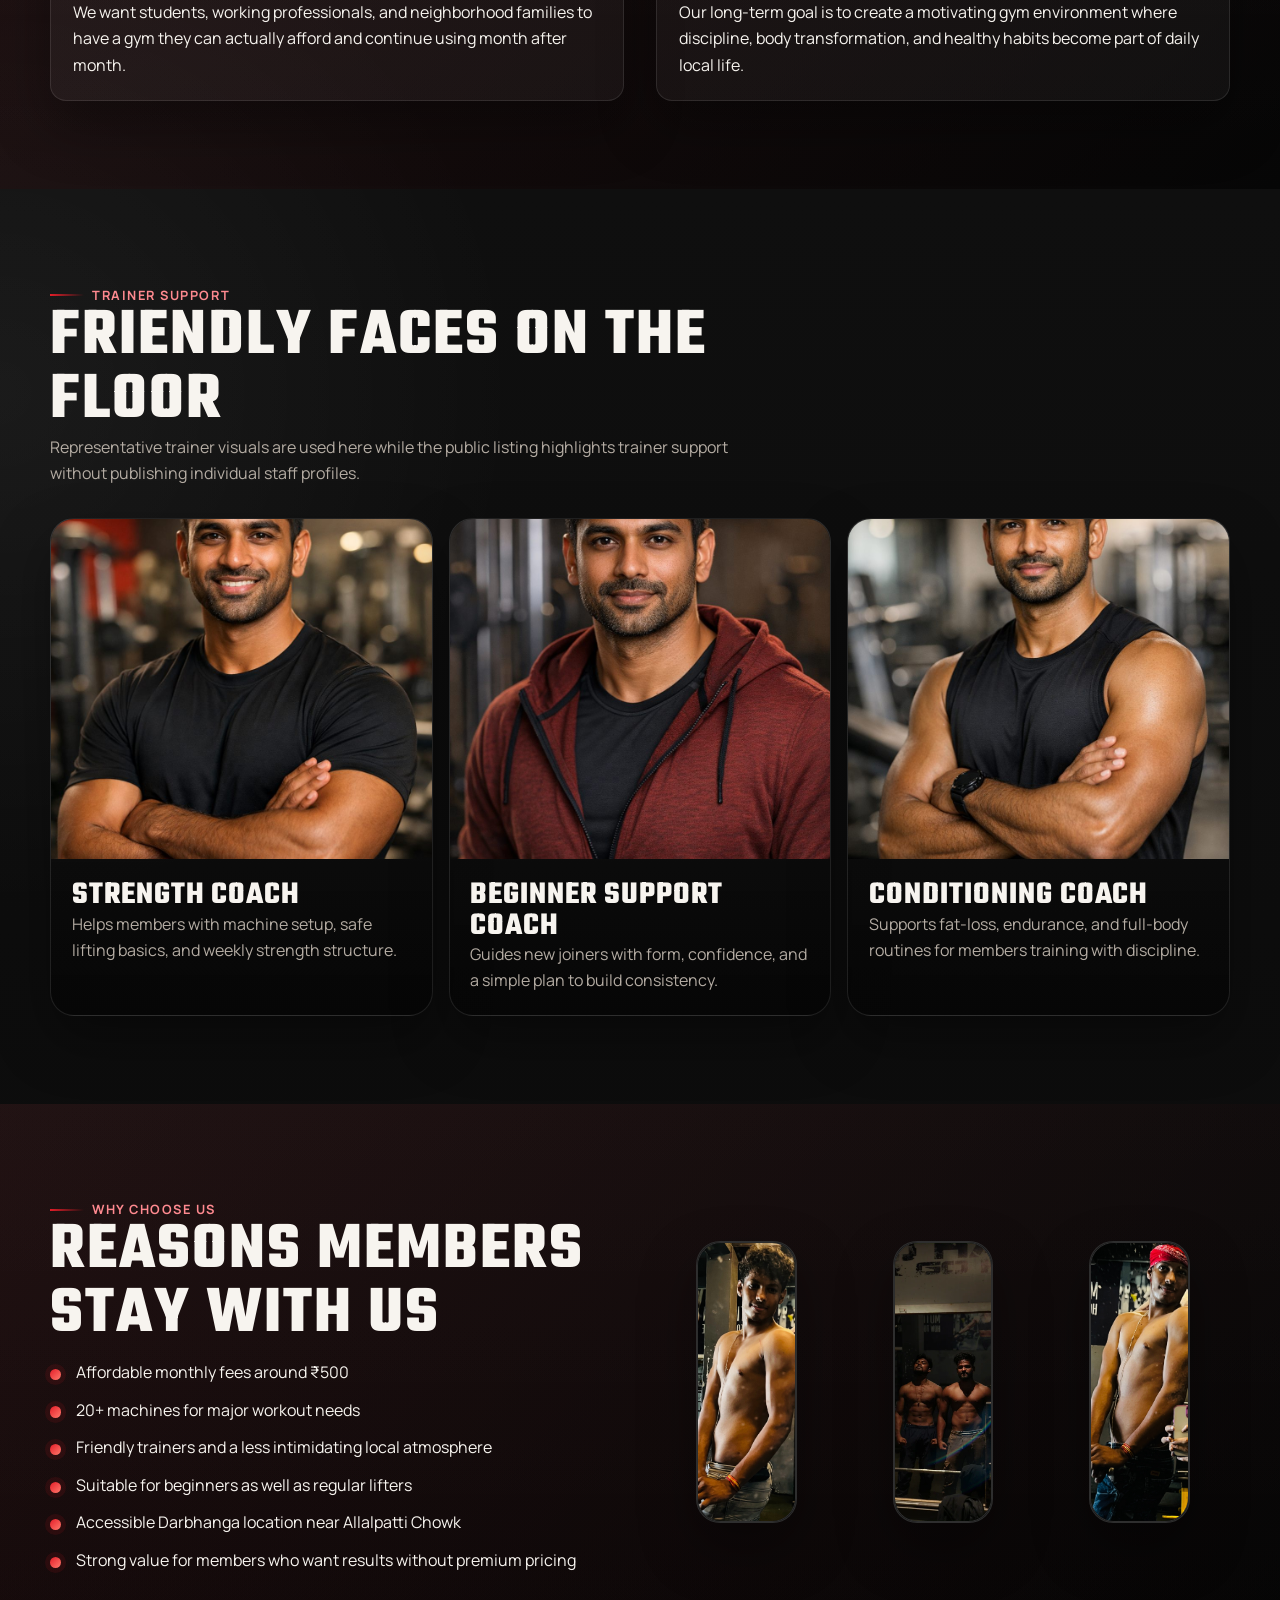
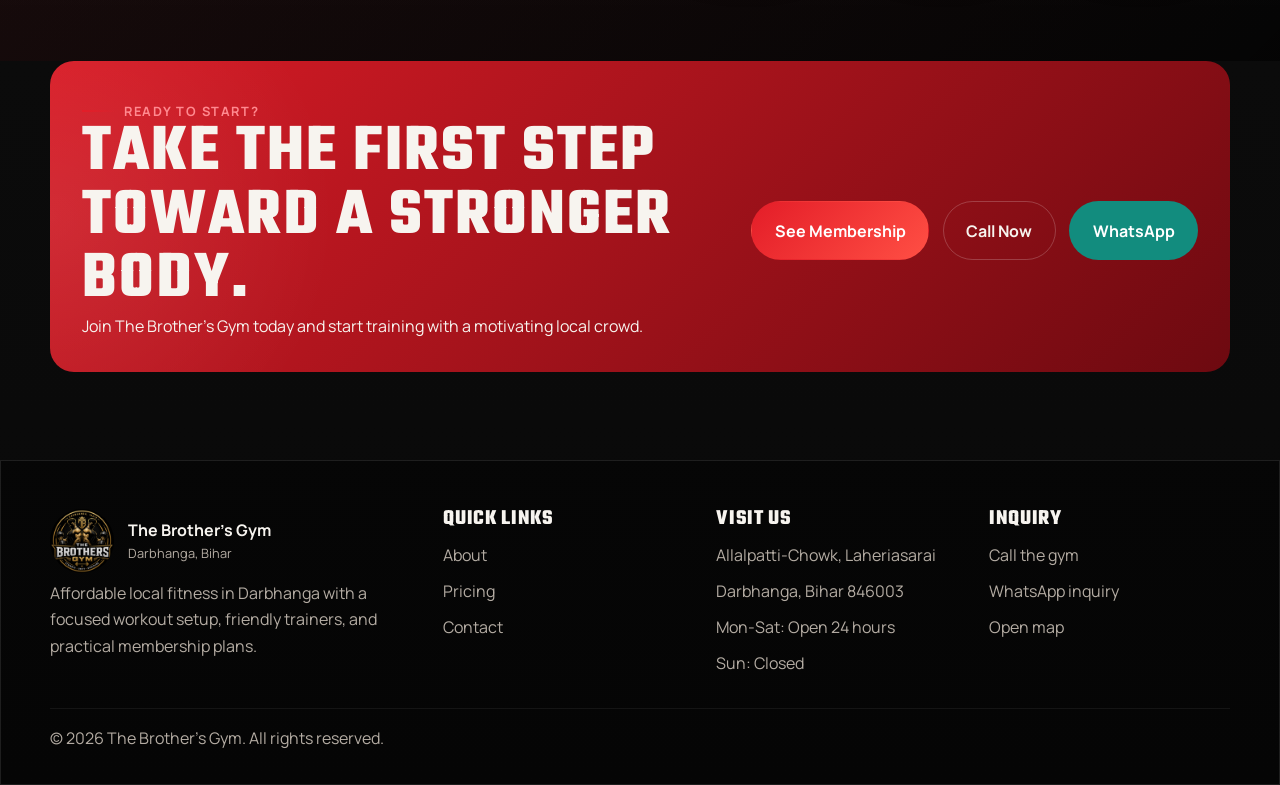
==== commit c85332ae: "Added hero section and improved UI" ====
--- a/about.html
+++ b/about.html
@@ -5,28 +5,28 @@
   <meta name="viewport" content="width=device-width, initial-scale=1.0">
 
   <!-- FIXED CSP -->
-  <meta http-equiv="Content-Security-Policy" content="default-src 'self'; script-src 'self' 'unsafe-inline'; style-src 'self' 'unsafe-inline' https:; img-src 'self' data: https://www.google.com https://maps.gstatic.com; connect-src 'self' https://formsubmit.co; frame-src https://www.google.com; form-action 'self' https://formsubmit.co; base-uri 'self'; object-src 'none'; frame-ancestors 'none'; upgrade-insecure-requests">
+  <meta http-equiv="Content-Security-Policy" content="default-src 'self'; script-src 'self' 'unsafe-inline'; style-src 'self' 'unsafe-inline' https:; img-src 'self' data: https://www.google.com https://maps.gstatic.com; connect-src 'self' https://formsubmit.co; frame-src https://www.google.com; form-action 'self' https://formsubmit.co; base-uri 'self'; object-src 'none'; upgrade-insecure-requests">
 
   <meta name="referrer" content="strict-origin-when-cross-origin">
   <meta http-equiv="Permissions-Policy" content="camera=(), microphone=(), geolocation=(), payment=(), usb=()">
 
-  <title>About The Brother's Gym | Affordable Fitness in Darbhanga</title>
+  <title data-i18n-title="meta.about.title">About The Brother's Gym | Affordable Fitness in Darbhanga</title>
 
-  <meta name="description" content="Learn about The Brother's Gym in Darbhanga, our mission, gym atmosphere, and why local members choose our affordable fitness setup.">
-  <meta name="keywords" content="About gym in Darbhanga, Brother's Gym Darbhanga, budget gym Bihar, local gym Laheriasarai">
+  <meta name="description" content="Learn about The Brother's Gym in Darbhanga, our mission, gym atmosphere, and why local members choose our affordable fitness setup." data-i18n-content="meta.about.description">
+  <meta name="keywords" content="About gym in Darbhanga, Brother's Gym Darbhanga, budget gym Bihar, local gym Laheriasarai" data-i18n-content="meta.about.keywords">
 
   <meta name="robots" content="index, follow">
 
   <link rel="icon" type="image/svg+xml" href="favicon.svg">
 
   <!-- FIXED CANONICAL -->
-  <link rel="canonical" href="https://durgeshji619.github.io/The-Brothers-Gym/about.html">
+ <link rel="canonical" href="/" id="canonical-link">
 
   <!-- ADDED og:url -->
-  <meta property="og:url" content="https://durgeshji619.github.io/The-Brothers-Gym/about.html">
+  <meta property="og:url" content="" id="og-url">
 
-  <meta property="og:title" content="About The Brother's Gym">
-  <meta property="og:description" content="Affordable local gym in Darbhanga with a practical setup and helpful training support.">
+  <meta property="og:title" content="About The Brother's Gym" data-i18n-content="meta.about.ogTitle">
+  <meta property="og:description" content="Affordable local gym in Darbhanga with a practical setup and helpful training support." data-i18n-content="meta.about.ogDescription">
   <meta property="og:type" content="website">
 
   <link rel="stylesheet" href="assets/css/style.css">
@@ -42,9 +42,9 @@
     <section class="page-hero">
       <div class="container">
         <div class="page-hero-copy reveal reveal-up">
-          <span class="eyebrow">About us</span>
-          <h1>The Brother's Gym</h1>
-          <p>The Brother's Gym <span lang="hi">(&#x0925;&#x0947; &#x092C;&#x094D;&#x0930;&#x0926;&#x0930;&#x0938; &#x091C;&#x093F;&#x092E;)</span> is a local workout space built to make regular fitness affordable and accessible for Darbhanga members.</p>
+          <span class="eyebrow" data-i18n="about.hero.eyebrow">About us</span>
+          <h1 data-i18n="about.hero.title">The Brother's Gym</h1>
+          <p>The Brother's Gym is a local workout space built to make regular fitness affordable and accessible for Darbhanga members.</p>
         </div>
       </div>
     </section>
@@ -53,10 +53,10 @@
       <div class="container split-grid">
 
         <div class="section-copy reveal reveal-up">
-          <span class="section-tag">Our introduction</span>
-          <h2>A practical gym for real people and real routines</h2>
-          <p>Not everyone wants a luxury membership. Many members simply want a clean, energetic place where they can train every day, use machines properly, and get support when needed. That is exactly where The Brother's Gym fits in.</p>
-          <p>From beginners starting their first workout to regular members chasing better stamina, strength, and confidence, the gym focuses on disciplined daily progress.</p>
+          <span class="section-tag" data-i18n="about.intro.tag">Our introduction</span>
+          <h2 data-i18n="about.intro.title">A practical gym for real people and real routines</h2>
+          <p data-i18n="about.intro.copy1">Not everyone wants a luxury membership. Many members simply want a clean, energetic place where they can train every day, use machines properly, and get support when needed. That is exactly where The Brother's Gym fits in.</p>
+          <p data-i18n="about.intro.copy2">From beginners starting their first workout to regular members chasing better stamina, strength, and confidence, the gym focuses on disciplined daily progress.</p>
         </div>
 
         <div class="image-stack reveal reveal-left">
@@ -71,15 +71,15 @@
       <div class="container two-column-cards">
 
         <article class="mission-card reveal reveal-up">
-          <span class="section-tag">Mission</span>
-          <h2>Make fitness possible for more local people</h2>
-          <p>We want students, working professionals, and neighborhood families to have a gym they can actually afford and continue using month after month.</p>
+          <span class="section-tag" data-i18n="about.mission.tag">Mission</span>
+          <h2 data-i18n="about.mission.title">Make fitness possible for more local people</h2>
+          <p data-i18n="about.mission.copy">We want students, working professionals, and neighborhood families to have a gym they can actually afford and continue using month after month.</p>
         </article>
 
         <article class="mission-card reveal reveal-up" data-delay="120">
-          <span class="section-tag">Vision</span>
-          <h2>Build a stronger local fitness culture in Darbhanga</h2>
-          <p>Our long-term goal is to create a motivating gym environment where discipline, body transformation, and healthy habits become part of daily local life.</p>
+          <span class="section-tag" data-i18n="about.vision.tag">Vision</span>
+          <h2 data-i18n="about.vision.title">Build a stronger local fitness culture in Darbhanga</h2>
+          <p data-i18n="about.vision.copy">Our long-term goal is to create a motivating gym environment where discipline, body transformation, and healthy habits become part of daily local life.</p>
         </article>
 
       </div>
@@ -89,9 +89,9 @@
       <div class="container">
 
         <div class="section-heading reveal reveal-up">
-          <span class="section-tag">Trainer support</span>
-          <h2>Friendly faces on the floor</h2>
-          <p>Representative trainer visuals are used here while the public listing highlights trainer support without publishing individual staff profiles.</p>
+          <span class="section-tag" data-i18n="about.trainers.tag">Trainer support</span>
+          <h2 data-i18n="about.trainers.title">Friendly faces on the floor</h2>
+          <p data-i18n="about.trainers.copy">Representative trainer visuals are used here while the public listing highlights trainer support without publishing individual staff profiles.</p>
         </div>
 
         <div class="cards-grid trainer-grid">
@@ -99,24 +99,24 @@
           <article class="trainer-card reveal reveal-up">
             <img src="assets/images/trainers/trainer-1.jpg" alt="Representative portrait for floor strength coach" loading="lazy">
             <div class="trainer-content">
-              <h3>Strength Coach</h3>
-              <p>Helps members with machine setup, safe lifting basics, and weekly strength structure.</p>
+              <h3 data-i18n="about.trainers.card1Title">Strength Coach</h3>
+              <p data-i18n="about.trainers.card1Copy">Helps members with machine setup, safe lifting basics, and weekly strength structure.</p>
             </div>
           </article>
 
           <article class="trainer-card reveal reveal-up" data-delay="120">
             <img src="assets/images/trainers/trainer-2.jpg" alt="Representative portrait for beginner support coach" loading="lazy">
             <div class="trainer-content">
-              <h3>Beginner Support Coach</h3>
-              <p>Guides new joiners with form, confidence, and a simple plan to build consistency.</p>
+              <h3 data-i18n="about.trainers.card2Title">Beginner Support Coach</h3>
+              <p data-i18n="about.trainers.card2Copy">Guides new joiners with form, confidence, and a simple plan to build consistency.</p>
             </div>
           </article>
 
           <article class="trainer-card reveal reveal-up" data-delay="240">
             <img src="assets/images/trainers/trainer-3.jpg" alt="Representative portrait for conditioning coach" loading="lazy">
             <div class="trainer-content">
-              <h3>Conditioning Coach</h3>
-              <p>Supports fat-loss, endurance, and full-body routines for members training with discipline.</p>
+              <h3 data-i18n="about.trainers.card3Title">Conditioning Coach</h3>
+              <p data-i18n="about.trainers.card3Copy">Supports fat-loss, endurance, and full-body routines for members training with discipline.</p>
             </div>
           </article>
 
@@ -128,15 +128,16 @@
       <div class="container split-grid">
 
         <div class="section-copy reveal reveal-up">
-          <span class="section-tag">Why choose us</span>
-          <h2>Reasons members stay with us</h2>
+          <span class="section-tag" data-i18n="about.why.tag">Why choose us</span>
+          <h2 data-i18n="about.why.title">Reasons members stay with us</h2>
           <ul class="check-list">
-            <li>Affordable monthly fees around &#8377;500</li>
-            <li>20+ machines for major workout needs</li>
-            <li>Friendly trainers and a less intimidating local atmosphere</li>
-            <li>Suitable for beginners as well as regular lifters</li>
-            <li>Accessible Darbhanga location near Allalpatti Chowk</li>
-            <li>Strong value for members who want results without premium pricing</li>
+            <li data-i18n="about.why.item1">Affordable monthly fees around &#8377;500</li>
+            <li data-i18n="about.why.item2">20+ machines for major workout needs</li>
+            <li data-i18n="about.why.item3">Friendly trainers and a less intimidating local atmosphere</li>
+            <li data-i18n="about.why.item4">Suitable for beginners as well as regular lifters</li>
+            <li data-i18n="about.why.item5">Accessible Darbhanga location near Allalpatti Chowk</li>
+            <li data-i18n="about.why.item6">Strong value for members who want results without premium pricing</li>
+            
           </ul>
         </div>
 
@@ -145,11 +146,12 @@
             <img src="assets/images/gym/gym-floor-3.jpg" alt="Weight training setup inside the gym" loading="lazy">
           </figure>
           <figure class="gallery-card reveal reveal-up" data-delay="140">
-            <img src="assets/images/gym/gym-floor-4.jpg" alt="Gym equipment and floor area" loading="lazy">
+            <img src="assets/images/gym/gym-floor-6.jpg" alt="Gym equipment and floor area" loading="lazy">
           </figure>
           <figure class="gallery-card reveal reveal-up" data-delay="280">
             <img src="assets/images/gym/gym-floor-5.jpg" alt="Machine training area inside the gym" loading="lazy">
           </figure>
+          
         </div>
 
       </div>
@@ -164,3 +166,4 @@
   <script src="assets/js/scroll.js" defer></script>
 </body>
 </html>
+
--- a/assets/css/style.css
+++ b/assets/css/style.css
@@ -146,6 +146,69 @@
   font-size: clamp(1.45rem, 3vw, 2rem);
 }
 
+html[lang="hi"] body {
+  font-family: "Manrope", "Nirmala UI", sans-serif;
+}
+
+html[lang="hi"] h1,
+html[lang="hi"] h2,
+html[lang="hi"] h3,
+html[lang="hi"] .brand-mark,
+html[lang="hi"] .stat-card strong,
+html[lang="hi"] .price,
+html[lang="hi"] .section-tag,
+html[lang="hi"] .eyebrow,
+html[lang="hi"] .mini-label,
+html[lang="hi"] .panel-label,
+html[lang="hi"] .pricing-badge {
+  font-family: "Manrope", "Nirmala UI", sans-serif;
+  letter-spacing: normal;
+  text-transform: none;
+}
+
+html[lang="hi"] h1,
+html[lang="hi"] h2,
+html[lang="hi"] h3 {
+  line-height: 1.18;
+}
+
+html[lang="hi"] .section-tag,
+html[lang="hi"] .eyebrow,
+html[lang="hi"] .mini-label,
+html[lang="hi"] .panel-label,
+html[lang="hi"] .pricing-badge {
+  align-items: flex-start;
+}
+
+html[lang="hi"] .section-tag::before,
+html[lang="hi"] .eyebrow::before,
+html[lang="hi"] .panel-label::before {
+  margin-top: 0.7em;
+}
+
+html[lang="hi"] .brand-text strong,
+html[lang="hi"] .brand-text small,
+html[lang="hi"] .hero-subtitle,
+html[lang="hi"] .section-copy p,
+html[lang="hi"] .section-heading p,
+html[lang="hi"] .contact-link span,
+html[lang="hi"] .footer-copy,
+html[lang="hi"] .footer-links li,
+html[lang="hi"] .review-meta,
+html[lang="hi"] .gallery-card figcaption {
+  line-height: 1.75;
+}
+
+html[lang="hi"] .btn,
+html[lang="hi"] .lang-toggle,
+html[lang="hi"] .site-nav > a:not(.btn) {
+  line-height: 1.35;
+}
+
+html[lang="hi"] .review-meta {
+  align-items: flex-start;
+}
+
 .container {
   width: var(--container);
   margin-inline: auto;
@@ -300,14 +363,21 @@
 .brand-mark {
   display: grid;
   place-items: center;
-  width: 3rem;
+  width: 4rem;
   aspect-ratio: 1;
   border-radius: 50%;
   background: linear-gradient(135deg, var(--primary), #ff6c63);
+  overflow: hidden;
   color: var(--white);
   font-family: "Teko", sans-serif;
   font-size: 1.45rem;
   letter-spacing: 0.08em;
+}
+
+.brand-mark img {
+  width: 100%;
+  height: 100%;
+  object-fit: cover;
 }
 
 .brand-text strong,
